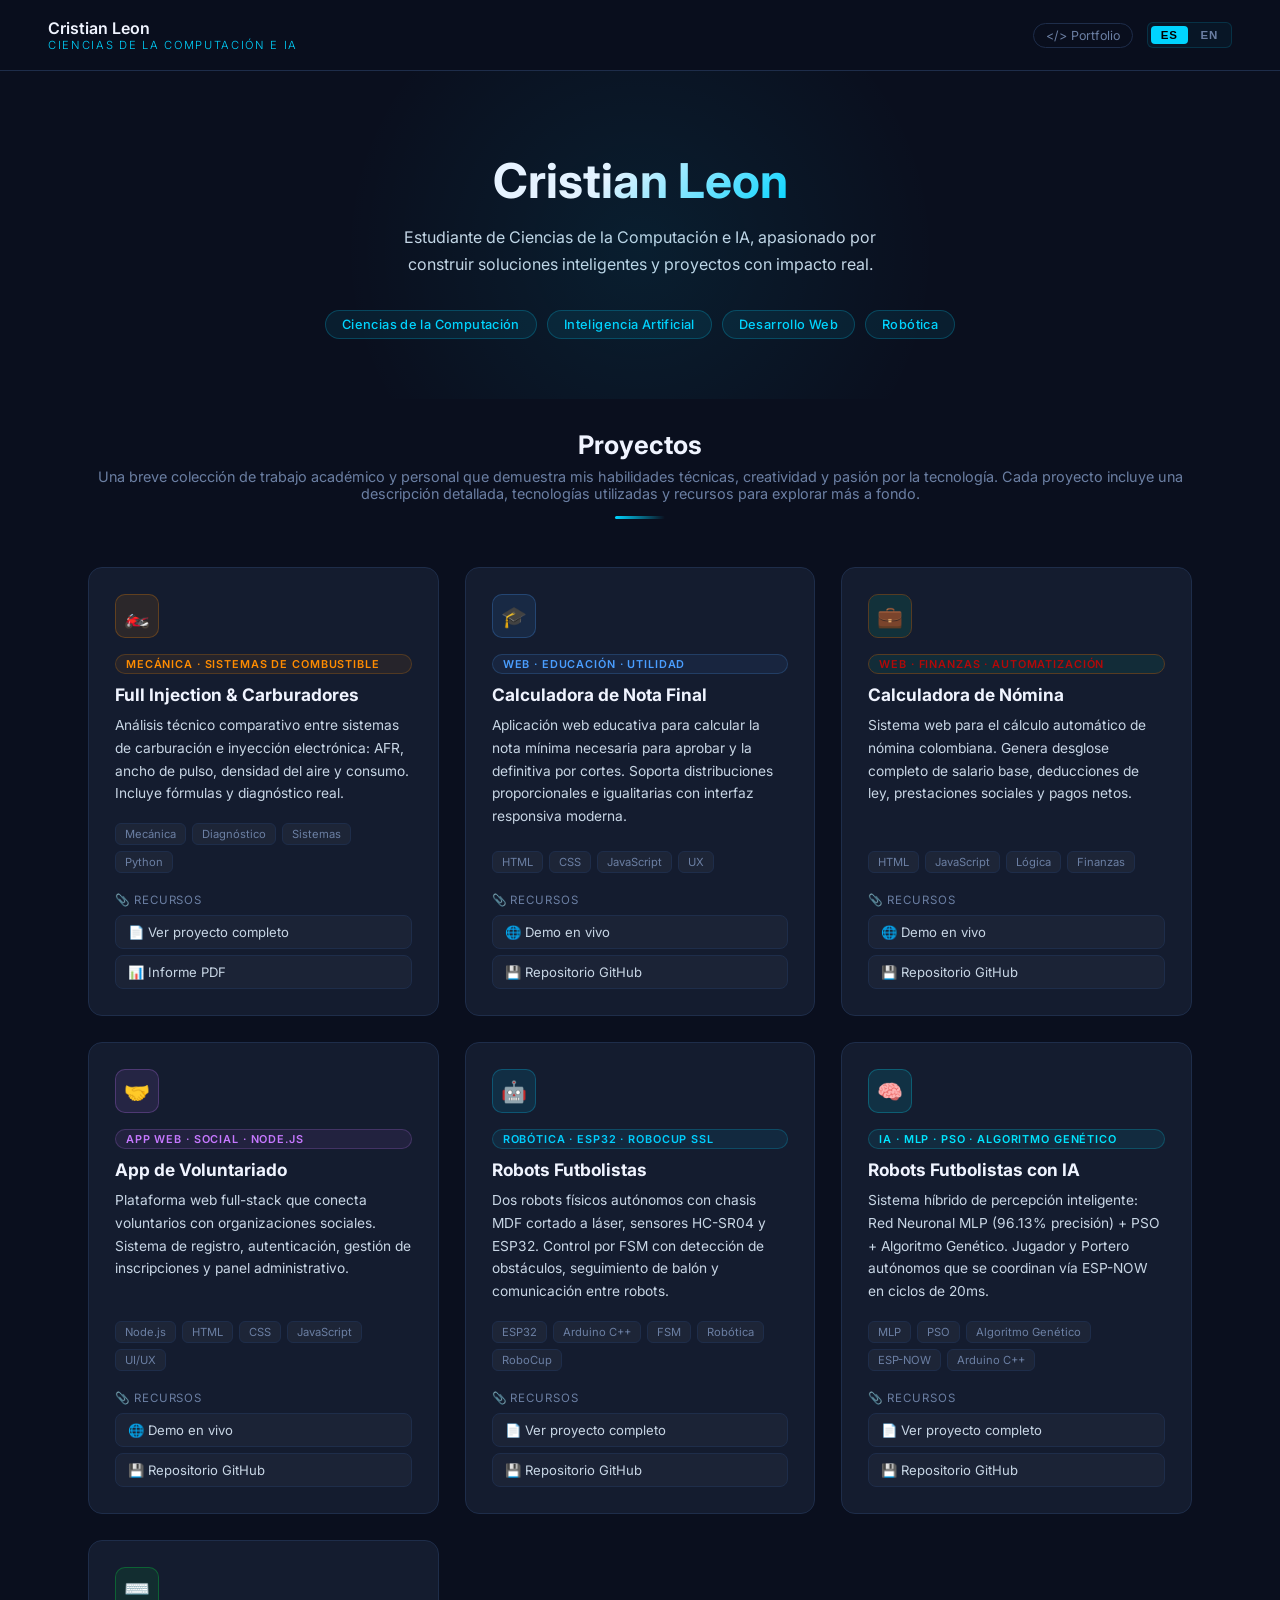
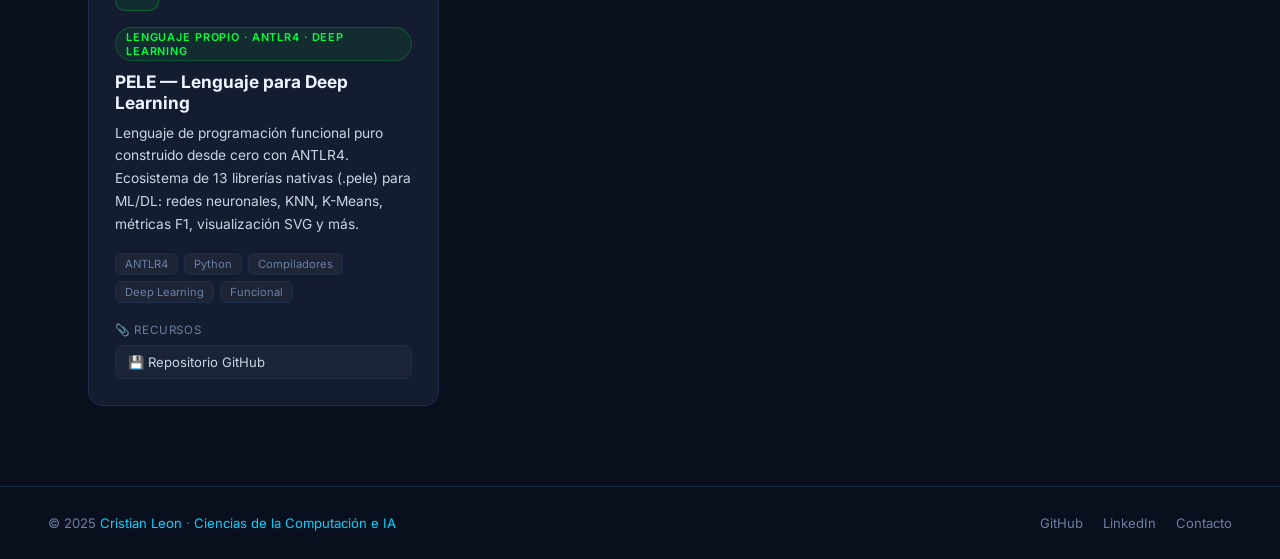
==== index.html @ f4739a10 "Portafolio casi finalizado" ====
<!DOCTYPE html>
<html lang="es">
<head>
  <meta charset="UTF-8" />
  <meta name="viewport" content="width=device-width, initial-scale=1.0"/>
  <title>Cristian Leon — Portafolio</title>
  <link href="https://fonts.googleapis.com/css2?family=Inter:wght@300;400;600;700&display=swap" rel="stylesheet"/>
  <link rel="stylesheet" href="styles.css"/>
</head>
<body>

  <header>
    <div class="logo-wrap">
      <div class="logo-text">
        Cristian Leon
        <span data-es="Ciencias de la Computación e IA" data-en="Computer Science & AI">Ciencias de la Computación e IA</span>
      </div>
    </div>
    <div class="header-right">
      <div class="header-tag">&lt;/&gt; Portfolio</div>
      <div class="lang-switch">
        <button class="lang-btn active" onclick="setLang('es')">ES</button>
        <button class="lang-btn"        onclick="setLang('en')">EN</button>
      </div>
    </div>
  </header>

  <section class="hero">
    <h1>Cristian Leon</h1>
    <p data-es="Estudiante de Ciencias de la Computación e IA, apasionado por construir soluciones inteligentes y proyectos con impacto real."
       data-en="Computer Science & AI student, passionate about building intelligent solutions and projects with real impact.">
      Estudiante de Ciencias de la Computación e IA, apasionado por construir soluciones inteligentes y proyectos con impacto real.
    </p>
    <div class="hero-badge">
      <span class="badge" data-es="Ciencias de la Computación" data-en="Computer Science">Ciencias de la Computación</span>
      <span class="badge" data-es="Inteligencia Artificial"    data-en="Artificial Intelligence">Inteligencia Artificial</span>
      <span class="badge" data-es="Desarrollo Web"             data-en="Web Development">Desarrollo Web</span>
      <span class="badge" data-es="Robótica"                   data-en="Robotics">Robótica</span>
    </div>
  </section>

  <section id="projects">
    <div class="section-title">
      <h2 data-es="Proyectos" data-en="Projects">Proyectos</h2>
      <p data-es="Una breve colección de trabajo académico y personal que demuestra mis habilidades técnicas, creatividad y pasión por la tecnología. Cada proyecto incluye una descripción detallada, tecnologías utilizadas y recursos para explorar más a fondo."
         data-en="A brief collection of academic and personal work that showcases my technical skills, creativity, and passion for technology. Each project includes a detailed description, the technologies used, and resources for further exploration.">
         Una breve colección de trabajo académico y personal que demuestra mis habilidades técnicas, creatividad y pasión por la tecnología. Cada proyecto incluye una descripción detallada, tecnologías utilizadas y recursos para explorar más a fondo.
      </p>
      <div class="divider"></div>
    </div>

    <div class="project-grid" id="project-grid">

      <!-- CARD 1 -->
      <div class="card card-moto" onclick="window.location.href='proyectos/NPproblems/NPproblems.html'">
        <div class="card-icon">🏍️</div>
        <div class="card-badge" data-es="Mecánica · Sistemas de combustible" data-en="Mechanics · Fuel Systems">Mecánica · Sistemas de combustible</div>
        <h3 data-es="Full Injection &amp; Carburadores" data-en="Full Injection &amp; Carburetors">Full Injection &amp; Carburadores</h3>
        <p data-es="Análisis técnico comparativo entre sistemas de carburación e inyección electrónica: AFR, ancho de pulso, densidad del aire y consumo. Incluye fórmulas y diagnóstico real."
           data-en="Comparative technical analysis between carburetion and electronic injection systems: AFR, pulse width, air density, and fuel consumption. Includes formulas and real-world diagnostics.">
          Análisis técnico comparativo entre sistemas de carburación e inyección electrónica: AFR, ancho de pulso, densidad del aire y consumo. Incluye fórmulas y diagnóstico real.
        </p>
        <div class="tags">
          <span class="tag" data-es="Mecánica"    data-en="Mechanics">Mecánica</span>
          <span class="tag" data-es="Diagnóstico" data-en="Diagnostics">Diagnóstico</span>
          <span class="tag">Sistemas</span>
          <span class="tag">Python</span>
        </div>
        <div class="files-label" data-es="📎 Recursos" data-en="📎 Resources">📎 Recursos</div>
        <div class="files-list">
          <a class="file-item" href="proyectos/NPproblems/NPproblems.html"
             data-es="📄 Ver proyecto completo" data-en="📄 View full project">📄 Ver proyecto completo</a>
          <a class="file-item" href="proyectos/NPproblems/CarboradoresvsFullInyection.pdf" target="_blank"
             data-es="📊 Informe PDF" data-en="📊 PDF Report">📊 Informe PDF</a>
        </div>
      </div>

      <!-- CARD 2 -->
      <div class="card card-academic" onclick="window.location.href='proyectos/NotaFinal/NotaFinal.html'">
        <div class="card-icon">🎓</div>
        <div class="card-badge" data-es="Web · Educación · Utilidad" data-en="Web · Education · Utility">Web · Educación · Utilidad</div>
        <h3 data-es="Calculadora de Nota Final" data-en="Final Grade Calculator">Calculadora de Nota Final</h3>
        <p data-es="Aplicación web educativa para calcular la nota mínima necesaria para aprobar y la definitiva por cortes. Soporta distribuciones proporcionales e igualitarias con interfaz responsiva moderna."
           data-en="Educational web app to calculate the minimum passing grade and the final grade per grading period. Supports proportional and equal distributions with a modern responsive interface.">
          Aplicación web educativa para calcular la nota mínima necesaria para aprobar y la definitiva por cortes. Soporta distribuciones proporcionales e igualitarias con interfaz responsiva moderna.
        </p>
        <div class="tags">
          <span class="tag">HTML</span>
          <span class="tag">CSS</span>
          <span class="tag">JavaScript</span>
          <span class="tag">UX</span>
        </div>
        <div class="files-label" data-es="📎 Recursos" data-en="📎 Resources">📎 Recursos</div>
        <div class="files-list">
          <a class="file-item" href="https://calcularnotafinal.vercel.app/" target="_blank"
             data-es="🌐 Demo en vivo" data-en="🌐 Live Demo">🌐 Demo en vivo</a>
          <a class="file-item" href="#"
             data-es="💾 Repositorio GitHub" data-en="💾 GitHub Repository">💾 Repositorio GitHub</a>
        </div>
      </div>

      <!-- CARD 3 -->
      <div class="card card-nomina" onclick="window.location.href='proyectos/Nomina/Nomina.html'">
        <div class="card-icon">💼</div>
        <div class="card-badge" data-es="Web · Finanzas · Automatización" data-en="Web · Finance · Automation">Web · Finanzas · Automatización</div>
        <h3 data-es="Calculadora de Nómina" data-en="Payroll Calculator">Calculadora de Nómina</h3>
        <p data-es="Sistema web para el cálculo automático de nómina colombiana. Genera desglose completo de salario base, deducciones de ley, prestaciones sociales y pagos netos."
           data-en="Web system for automatic Colombian payroll calculation. Generates a full breakdown of base salary, legal deductions, social benefits, and net payments.">
          Sistema web para el cálculo automático de nómina colombiana. Genera desglose completo de salario base, deducciones de ley, prestaciones sociales y pagos netos.
        </p>
        <div class="tags">
          <span class="tag">HTML</span>
          <span class="tag">JavaScript</span>
          <span class="tag" data-es="Lógica" data-en="Logic">Lógica</span>
          <span class="tag" data-es="Finanzas" data-en="Finance">Finanzas</span>
        </div>
        <div class="files-label" data-es="📎 Recursos" data-en="📎 Resources">📎 Recursos</div>
        <div class="files-list">
          <a class="file-item" href="#" data-es="🌐 Demo en vivo"       data-en="🌐 Live Demo">🌐 Demo en vivo</a>
          <a class="file-item" href="#" data-es="💾 Repositorio GitHub" data-en="💾 GitHub Repository">💾 Repositorio GitHub</a>
        </div>
      </div>

      <!-- CARD 4 -->
      <div class="card card-voluntariado" onclick="window.location.href='proyectos/Voluntareado/Voluntareado.html'">
        <div class="card-icon">🤝</div>
        <div class="card-badge" data-es="App Web · Social · Node.js" data-en="Web App · Social · Node.js">App Web · Social · Node.js</div>
        <h3 data-es="App de Voluntariado" data-en="Volunteering App">App de Voluntariado</h3>
        <p data-es="Plataforma web full-stack que conecta voluntarios con organizaciones sociales. Sistema de registro, autenticación, gestión de inscripciones y panel administrativo."
           data-en="Full-stack web platform connecting volunteers with social organizations. Includes registration, authentication, enrollment management, and an admin dashboard.">
          Plataforma web full-stack que conecta voluntarios con organizaciones sociales. Sistema de registro, autenticación, gestión de inscripciones y panel administrativo.
        </p>
        <div class="tags">
          <span class="tag">Node.js</span>
          <span class="tag">HTML</span>
          <span class="tag">CSS</span>
          <span class="tag">JavaScript</span>
          <span class="tag">UI/UX</span>
        </div>
        <div class="files-label" data-es="📎 Recursos" data-en="📎 Resources">📎 Recursos</div>
        <div class="files-list">
          <a class="file-item" href="#" data-es="🌐 Demo en vivo"       data-en="🌐 Live Demo">🌐 Demo en vivo</a>
          <a class="file-item" href="#" data-es="💾 Repositorio GitHub" data-en="💾 GitHub Repository">💾 Repositorio GitHub</a>
        </div>
      </div>

      <!-- CARD 5 -->
      <div class="card card-robot" onclick="window.location.href='proyectos/Robots/Robot.html'">
        <div class="card-icon">🤖</div>
        <div class="card-badge" data-es="Robótica · ESP32 · RoboCup SSL" data-en="Robotics · ESP32 · RoboCup SSL">Robótica · ESP32 · RoboCup SSL</div>
        <h3 data-es="Robots Futbolistas" data-en="Football Robots">Robots Futbolistas</h3>
        <p data-es="Dos robots físicos autónomos con chasis MDF cortado a láser, sensores HC-SR04 y ESP32. Control por FSM con detección de obstáculos, seguimiento de balón y comunicación entre robots."
           data-en="Two autonomous physical robots with laser-cut MDF chassis, HC-SR04 sensors, and ESP32. FSM-based control with obstacle detection, ball tracking, and inter-robot communication.">
          Dos robots físicos autónomos con chasis MDF cortado a láser, sensores HC-SR04 y ESP32. Control por FSM con detección de obstáculos, seguimiento de balón y comunicación entre robots.
        </p>
        <div class="tags">
          <span class="tag">ESP32</span>
          <span class="tag">Arduino C++</span>
          <span class="tag">FSM</span>
          <span class="tag" data-es="Robótica" data-en="Robotics">Robótica</span>
          <span class="tag">RoboCup</span>
        </div>
        <div class="files-label" data-es="📎 Recursos" data-en="📎 Resources">📎 Recursos</div>
        <div class="files-list">
          <a class="file-item" href="proyectos/Robots/Robot.html"
             data-es="📄 Ver proyecto completo" data-en="📄 View full project">📄 Ver proyecto completo</a>
          <a class="file-item" href="#" data-es="💾 Repositorio GitHub" data-en="💾 GitHub Repository">💾 Repositorio GitHub</a>
        </div>
      </div>

      <!-- CARD 6 -->
      <div class="card card-ia" onclick="window.location.href='proyectos/RobotsConIA/RobotsConIA.html'">
        <div class="card-icon">🧠</div>
        <div class="card-badge" data-es="IA · MLP · PSO · Algoritmo Genético" data-en="AI · MLP · PSO · Genetic Algorithm">IA · MLP · PSO · Algoritmo Genético</div>
        <h3 data-es="Robots Futbolistas con IA" data-en="Football Robots with AI">Robots Futbolistas con IA</h3>
        <p data-es="Sistema híbrido de percepción inteligente: Red Neuronal MLP (96.13% precisión) + PSO + Algoritmo Genético. Jugador y Portero autónomos que se coordinan vía ESP-NOW en ciclos de 20ms."
           data-en="Hybrid intelligent perception system: MLP Neural Network (96.13% accuracy) + PSO + Genetic Algorithm. Autonomous Player and Goalkeeper coordinating via ESP-NOW in 20ms cycles.">
          Sistema híbrido de percepción inteligente: Red Neuronal MLP (96.13% precisión) + PSO + Algoritmo Genético. Jugador y Portero autónomos que se coordinan vía ESP-NOW en ciclos de 20ms.
        </p>
        <div class="tags">
          <span class="tag">MLP</span>
          <span class="tag">PSO</span>
          <span class="tag" data-es="Algoritmo Genético" data-en="Genetic Algorithm">Algoritmo Genético</span>
          <span class="tag">ESP-NOW</span>
          <span class="tag">Arduino C++</span>
        </div>
        <div class="files-label" data-es="📎 Recursos" data-en="📎 Resources">📎 Recursos</div>
        <div class="files-list">
          <a class="file-item" href="proyectos/RobotsConIA/RobotsConIA.html"
             data-es="📄 Ver proyecto completo" data-en="📄 View full project">📄 Ver proyecto completo</a>
          <a class="file-item" href="#" data-es="💾 Repositorio GitHub" data-en="💾 GitHub Repository">💾 Repositorio GitHub</a>
        </div>
      </div>

      <!-- CARD 7 -->
      <div class="card card-pele" onclick="window.location.href='proyectos/LenProDeepLearning/Lenguaje.html'">
        <div class="card-icon">⌨️</div>
        <div class="card-badge" data-es="Lenguaje Propio · ANTLR4 · Deep Learning" data-en="Custom Language · ANTLR4 · Deep Learning">Lenguaje Propio · ANTLR4 · Deep Learning</div>
        <h3 data-es="PELE — Lenguaje para Deep Learning" data-en="PELE — Deep Learning Language">PELE — Lenguaje para Deep Learning</h3>
        <p data-es="Lenguaje de programación funcional puro construido desde cero con ANTLR4. Ecosistema de 13 librerías nativas (.pele) para ML/DL: redes neuronales, KNN, K-Means, métricas F1, visualización SVG y más."
           data-en="Pure functional programming language built from scratch with ANTLR4. Ecosystem of 13 native libraries (.pele) for ML/DL: neural networks, KNN, K-Means, F1 metrics, SVG visualization, and more.">
          Lenguaje de programación funcional puro construido desde cero con ANTLR4. Ecosistema de 13 librerías nativas (.pele) para ML/DL: redes neuronales, KNN, K-Means, métricas F1, visualización SVG y más.
        </p>
        <div class="tags">
          <span class="tag">ANTLR4</span>
          <span class="tag">Python</span>
          <span class="tag" data-es="Compiladores" data-en="Compilers">Compiladores</span>
          <span class="tag">Deep Learning</span>
          <span class="tag" data-es="Funcional" data-en="Functional">Funcional</span>
        </div>
        <div class="files-label" data-es="📎 Recursos" data-en="📎 Resources">📎 Recursos</div>
        <div class="files-list">
          <a class="file-item" href="https://github.com/Cristox1/PELE" target="_blank"
             data-es="💾 Repositorio GitHub" data-en="💾 GitHub Repository">💾 Repositorio GitHub</a>
        </div>
      </div>

    </div>
  </section>

  <footer>
    <p>&copy; 2025 <span>Cristian Leon</span> · <span data-es="Ciencias de la Computación e IA" data-en="Computer Science & AI">Ciencias de la Computación e IA</span></p>
    <div class="footer-links">
      <a href="#">GitHub</a>
      <a href="#">LinkedIn</a>
      <a href="#" data-es="Contacto" data-en="Contact">Contacto</a>
    </div>
  </footer>

  <script src="script.js"></script>
</body>
</html>
---- styles.css ----
*, *::before, *::after { box-sizing: border-box; margin: 0; padding: 0; }

:root {
  --navy:   #0a0f1e;
  --card:   #141c2f;
  --border: #1e2d4a;
  --cyan:   #00d4ff;
  --cyan2:  #0099cc;
  --silver: #c8d6e5;
  --white:  #f0f4ff;
  --muted:  #6b7fa3;
}

html { scroll-behavior: smooth; }

body {
  font-family: 'Inter', sans-serif;
  background: var(--navy);
  color: var(--white);
  min-height: 100vh;
}

/* HEADER */
header {
  display: flex;
  align-items: center;
  justify-content: space-between;
  padding: 18px 48px;
  position: sticky;
  top: 0;
  z-index: 100;
  background: rgba(10,15,30,0.85);
  backdrop-filter: blur(12px);
  border-bottom: 1px solid var(--border);
}

.logo-wrap { display: flex; align-items: center; gap: 12px; }
.logo-wrap img { height: 44px; width: auto; }

.logo-text { font-size: 1rem; font-weight: 600; color: var(--white); }
.logo-text span {
  display: block;
  font-size: 0.7rem;
  font-weight: 300;
  color: var(--cyan);
  letter-spacing: 0.15em;
  text-transform: uppercase;
}

.header-tag {
  font-size: 0.78rem;
  color: var(--muted);
  border: 1px solid var(--border);
  padding: 4px 12px;
  border-radius: 20px;
}

/* HERO */
.hero {
  display: flex;
  flex-direction: column;
  align-items: center;
  padding: 80px 24px 60px;
  text-align: center;
  position: relative;
  overflow: hidden;
}

.hero::before {
  content: '';
  position: absolute;
  top: -120px; left: 50%;
  transform: translateX(-50%);
  width: 600px; height: 600px;
  background: radial-gradient(circle, rgba(0,212,255,0.08) 0%, transparent 70%);
  pointer-events: none;
}

.hero-logo {
  width: 120px;
  margin-bottom: 26px;
  filter: drop-shadow(0 0 18px rgba(0,212,255,0.35));
}

.hero h1 {
  font-size: clamp(2rem, 5vw, 3rem);
  font-weight: 700;
  background: linear-gradient(135deg, var(--white) 40%, var(--cyan));
  -webkit-background-clip: text;
  -webkit-text-fill-color: transparent;
  background-clip: text;
  margin-bottom: 14px;
}

.hero p {
  font-size: 1rem;
  color: var(--silver);
  max-width: 480px;
  line-height: 1.7;
  margin-bottom: 32px;
}

/* HERO BADGES — reemplaza el bloque .hero-badge antiguo */
.hero-badge {
  display: flex;
  flex-wrap: wrap;
  justify-content: center;
  gap: 10px;
  background: none;
  border: none;
  padding: 0;
}
.badge {
  background: rgba(0,212,255,0.08);
  border: 1px solid rgba(0,212,255,0.22);
  color: var(--cyan);
  padding: 6px 16px;
  border-radius: 20px;
  font-size: 0.8rem;
  font-weight: 500;
  letter-spacing: 0.03em;
  transition: background 0.2s, border-color 0.2s;
}
.badge:hover {
  background: rgba(0,212,255,0.14);
  border-color: rgba(0,212,255,0.4);
}

.dot {
  width: 7px; height: 7px;
  background: var(--cyan);
  border-radius: 50%;
  animation: pulse 1.8s infinite;
}

@keyframes pulse {
  0%,100% { opacity: 1; transform: scale(1); }
  50%      { opacity: 0.4; transform: scale(1.4); }
}

/* SECTION TITLE */
.section-title { text-align: center; margin-bottom: 48px; }
.section-title h2 { font-size: 1.6rem; font-weight: 700; margin-bottom: 8px; }
.section-title p { color: var(--muted); font-size: 0.9rem; }

.divider {
  width: 50px; height: 3px;
  background: linear-gradient(90deg, var(--cyan), transparent);
  margin: 14px auto 0;
  border-radius: 2px;
}

/* PROJECTS */
#projects {
  padding: 30px 48px 80px;
  max-width: 1200px;
  margin: 0 auto;
}

.project-grid {
  display: grid;
  grid-template-columns: repeat(auto-fit, minmax(300px, 1fr));
  gap: 26px;
}

/* CARD BASE */
.card {
  background: var(--card);
  border: 1px solid var(--border);
  border-radius: 14px;
  padding: 26px;
  transition: transform 0.25s, box-shadow 0.25s, border-color 0.25s;
  position: relative;
  overflow: hidden;
  display: flex;
  flex-direction: column;
  cursor: pointer;
}

.card::before {
  content: '';
  position: absolute;
  top: 0; left: 0; right: 0;
  height: 2px;
  opacity: 0;
  transition: opacity 0.3s;
}

.card:hover { transform: translateY(-5px); }
.card:hover::before { opacity: 1; }

.card-icon {
  width: 44px; height: 44px;
  border-radius: 10px;
  display: flex; align-items: center; justify-content: center;
  font-size: 1.3rem;
  margin-bottom: 16px;
  border: 1px solid rgba(255,255,255,0.08);
  background: rgba(255,255,255,0.05);
}

.card-badge {
  display: inline-block;
  font-size: 0.68rem;
  font-weight: 600;
  letter-spacing: 0.08em;
  text-transform: uppercase;
  border-radius: 20px;
  padding: 2px 10px;
  margin-bottom: 10px;
  color: var(--cyan);
  background: rgba(0,212,255,0.08);
  border: 1px solid rgba(0,212,255,0.2);
}

.card h3 { font-size: 1.08rem; font-weight: 700; margin-bottom: 9px; }
.card p  { font-size: 0.86rem; color: var(--silver); line-height: 1.65; margin-bottom: 18px; flex-grow: 1; }

/* TAGS */
.tags { display: flex; flex-wrap: wrap; gap: 6px; margin-bottom: 20px; }
.tag {
  font-size: 0.7rem;
  color: var(--muted);
  background: rgba(255,255,255,0.04);
  border: 1px solid var(--border);
  border-radius: 6px;
  padding: 3px 9px;
}

/* FILES */
.files-label {
  font-size: 0.72rem;
  color: var(--muted);
  text-transform: uppercase;
  letter-spacing: 0.08em;
  margin-bottom: 8px;
}

.files-list { display: flex; flex-direction: column; gap: 6px; }

.file-item {
  display: flex;
  align-items: center;
  gap: 10px;
  background: rgba(255,255,255,0.03);
  border: 1px solid var(--border);
  border-radius: 8px;
  padding: 8px 12px;
  text-decoration: none;
  color: var(--silver);
  font-size: 0.82rem;
  transition: background 0.2s, border-color 0.2s, color 0.2s;
}

/* FOOTER */
footer {
  border-top: 1px solid var(--border);
  padding: 28px 48px;
  display: flex;
  align-items: center;
  justify-content: space-between;
  flex-wrap: wrap;
  gap: 12px;
}

footer p { font-size: 0.82rem; color: var(--muted); }
footer p span { color: var(--cyan); }

.footer-links { display: flex; gap: 20px; }
.footer-links a { font-size: 0.82rem; color: var(--muted); text-decoration: none; transition: color 0.2s; }
.footer-links a:hover { color: var(--cyan); }

/* RESPONSIVE */
@media (max-width: 640px) {
  header    { padding: 14px 20px; }
  #projects { padding: 20px 20px 60px; }
  footer    { padding: 20px; flex-direction: column; align-items: flex-start; }
}

/* ══════════════════════════════════════════
   ACENTOS POR PROYECTO
══════════════════════════════════════════ */

/* 1 — Moto / Carburadores → naranja industrial */
.card-moto::before { background: linear-gradient(90deg, #ff8c00, #cc5500, transparent); }
.card-moto:hover   { box-shadow: 0 16px 40px rgba(255,140,0,0.12); border-color: rgba(255,140,0,0.3); }
.card-moto .card-icon { background: rgba(255,140,0,0.1); border-color: rgba(255,140,0,0.25); }
.card-moto .card-badge { color: #ff8c00; background: rgba(255,140,0,0.08); border-color: rgba(255,140,0,0.2); }
.card-moto .file-item:hover { background: rgba(255,140,0,0.06); border-color: rgba(255,140,0,0.25); color: #ff8c00; }

/* 2 — Académico / Nota Final → azul índigo */
.card-academic::before { background: linear-gradient(90deg, #4a9eff, #1565c0, transparent); }
.card-academic:hover   { box-shadow: 0 16px 40px rgba(74,158,255,0.12); border-color: rgba(74,158,255,0.3); }
.card-academic .card-icon { background: rgba(74,158,255,0.1); border-color: rgba(74,158,255,0.25); }
.card-academic .card-badge { color: #4a9eff; background: rgba(74,158,255,0.08); border-color: rgba(74,158,255,0.2); }
.card-academic .file-item:hover { background: rgba(74,158,255,0.06); border-color: rgba(74,158,255,0.25); color: #4a9eff; }

/* 3 — Nómina → verde tecnológico */
.card-nomina::before { background: linear-gradient(90deg, #3d2b1f, #3d2b1f, transparent); }
.card-nomina:hover   { box-shadow: 0 16px 40px rgba(0,229,160,0.12); border-color: rgb(86, 60, 34); }
.card-nomina .card-icon { background: rgba(0,229,160,0.1); border-color: rgb(86, 60, 34); }
.card-nomina .card-badge { color: #b20909; background: rgba(0,229,160,0.08); border-color: rgb(86, 60, 34); }
.card-nomina .file-item:hover { background: rgba(0,229,160,0.06); border-color: rgb(86, 60, 34); color: #3d2b1f; }

/* 4 — Voluntariado → púrpura social */
.card-voluntariado::before { background: linear-gradient(90deg, #c678ff, #6a0dad, transparent); }
.card-voluntariado:hover   { box-shadow: 0 16px 40px rgba(198,120,255,0.12); border-color: rgba(198,120,255,0.3); }
.card-voluntariado .card-icon { background: rgba(198,120,255,0.1); border-color: rgba(198,120,255,0.25); }
.card-voluntariado .card-badge { color: #c678ff; background: rgba(198,120,255,0.08); border-color: rgba(198,120,255,0.2); }
.card-voluntariado .file-item:hover { background: rgba(198,120,255,0.06); border-color: rgba(198,120,255,0.25); color: #c678ff; }

/* 5 — Robots sin IA → azul robótico */
.card-robot::before { background: linear-gradient(90deg, #00cfff, #006688, transparent); }
.card-robot:hover   { box-shadow: 0 16px 40px rgba(0,207,255,0.12); border-color: rgba(0,207,255,0.3); }
.card-robot .card-icon { background: rgba(0,207,255,0.1); border-color: rgba(0,207,255,0.25); }
.card-robot .card-badge { color: #00cfff; background: rgba(0,207,255,0.08); border-color: rgba(0,207,255,0.2); }
.card-robot .file-item:hover { background: rgba(0,207,255,0.06); border-color: rgba(0,207,255,0.25); color: #00cfff; }

/* 6 — Robots con IA → cyan + purple (igual que su página) */
.card-ia::before { background: linear-gradient(90deg, #00e5ff, #c678ff, transparent); }
.card-ia:hover   { box-shadow: 0 16px 40px rgba(0,229,255,0.12); border-color: rgba(0,229,255,0.3); }
.card-ia .card-icon { background: rgba(0,229,255,0.1); border-color: rgba(0,229,255,0.25); }
.card-ia .card-badge { color: #00e5ff; background: rgba(0,229,255,0.08); border-color: rgba(0,229,255,0.2); }
.card-ia .file-item:hover { background: rgba(0,229,255,0.06); border-color: rgba(0,229,255,0.25); color: #00e5ff; }

/* 7 — PELE → verde matrix/terminal */
.card-pele::before { background: linear-gradient(90deg, #00ff41, #008f11, transparent); }
.card-pele:hover   { box-shadow: 0 16px 40px rgba(0,255,65,0.1); border-color: rgba(0,255,65,0.3); }
.card-pele .card-icon { background: rgba(0,255,65,0.08); border-color: rgba(0,255,65,0.25); }
.card-pele .card-badge { color: #00ff41; background: rgba(0,255,65,0.07); border-color: rgba(0,255,65,0.2); }
.card-pele .file-item:hover { background: rgba(0,255,65,0.05); border-color: rgba(0,255,65,0.25); color: #00ff41; }

/* LANG SWITCH */
.header-right { display: flex; align-items: center; gap: 14px; }

.lang-switch {
  display: flex; gap: 3px;
  background: rgba(0,212,255,0.04);
  border: 1px solid rgba(0,212,255,0.15);
  border-radius: 6px;
  padding: 3px;
}
.lang-btn {
  background: transparent;
  border: none;
  color: var(--muted);
  font-size: 0.72rem;
  font-weight: 700;
  padding: 3px 10px;
  border-radius: 4px;
  cursor: pointer;
  letter-spacing: 0.06em;
  transition: all 0.2s;
}
.lang-btn.active { background: var(--cyan); color: #000; }
.lang-btn:hover:not(.active) { color: var(--cyan); }

/* HERO BADGES */
.hero-badge {
  display: flex;
  flex-wrap: wrap;
  justify-content: center;
  gap: 10px;
}
.badge {
  background: rgba(0,212,255,0.08);
  border: 1px solid rgba(0,212,255,0.22);
  color: var(--cyan);
  padding: 6px 16px;
  border-radius: 20px;
  font-size: 0.8rem;
  font-weight: 500;
  letter-spacing: 0.03em;
  transition: background 0.2s, border-color 0.2s;
}
.badge:hover {
  background: rgba(0,212,255,0.14);
  border-color: rgba(0,212,255,0.4);
}
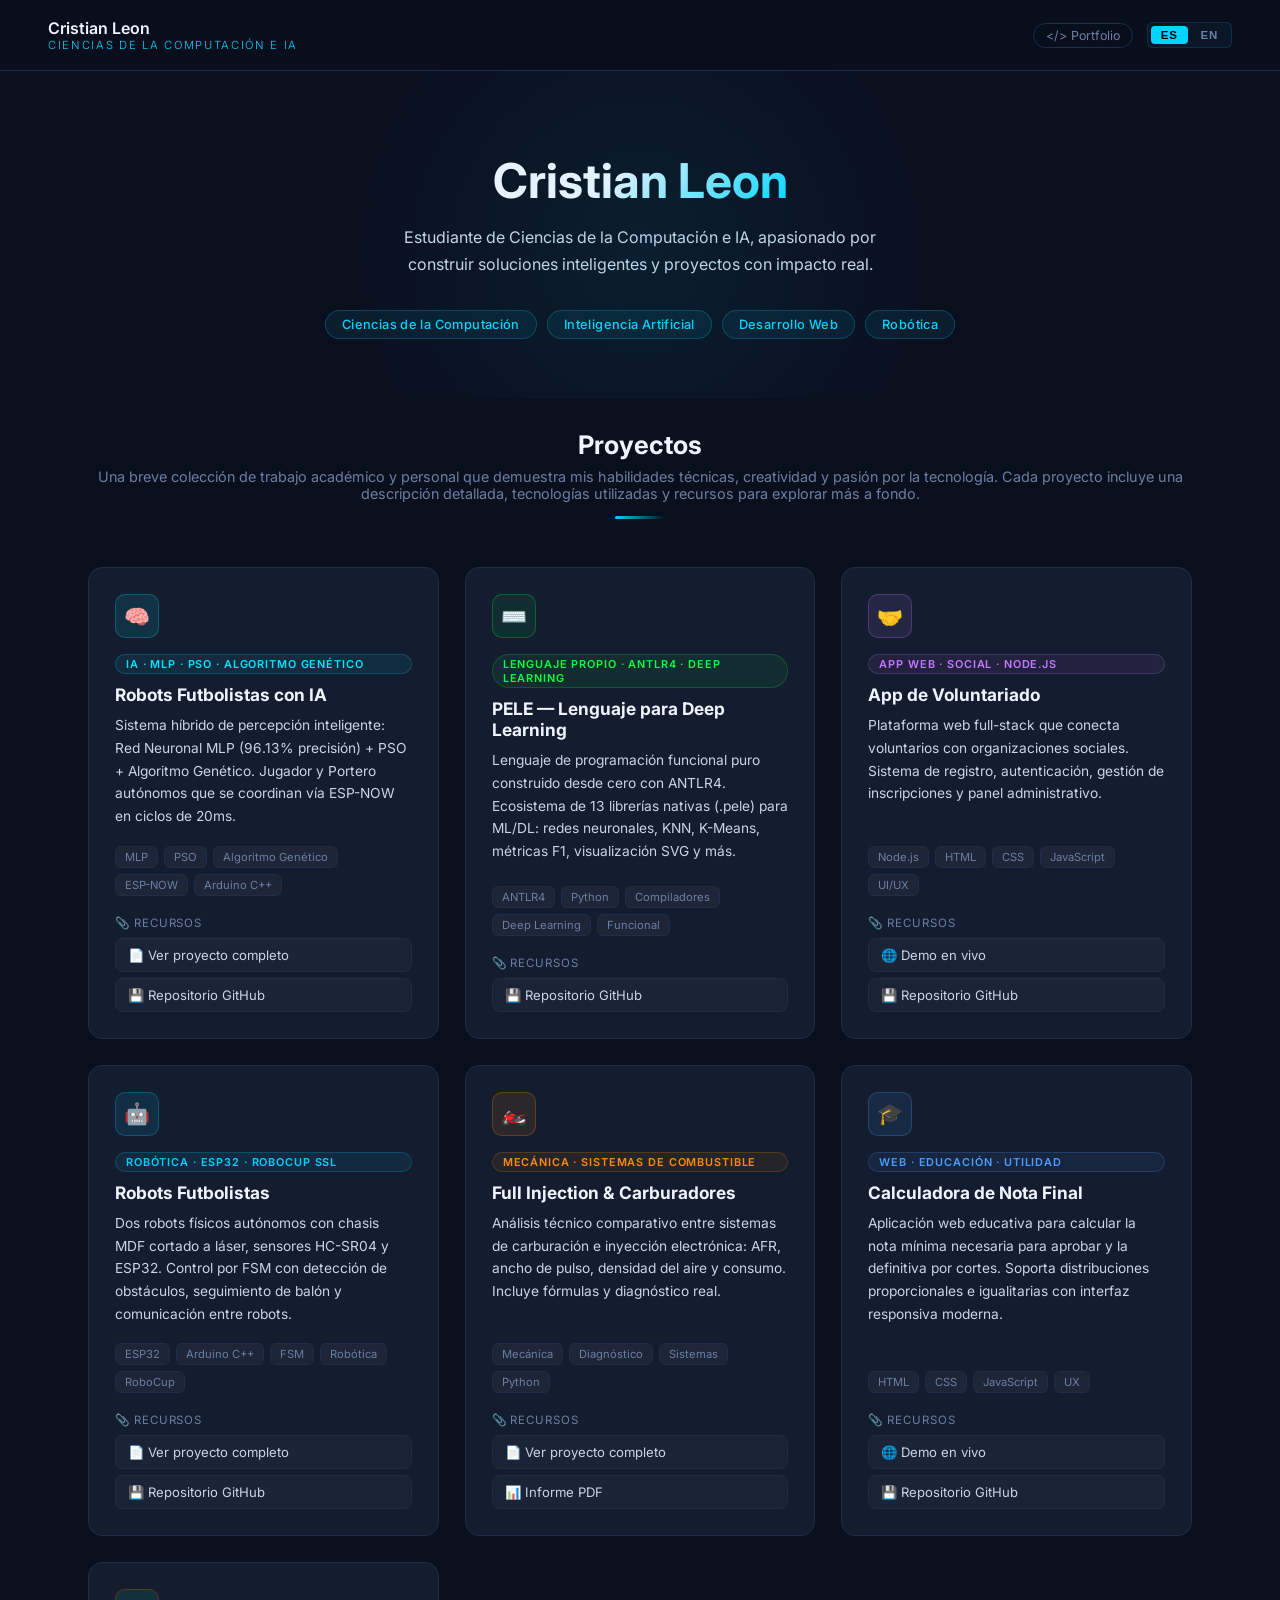
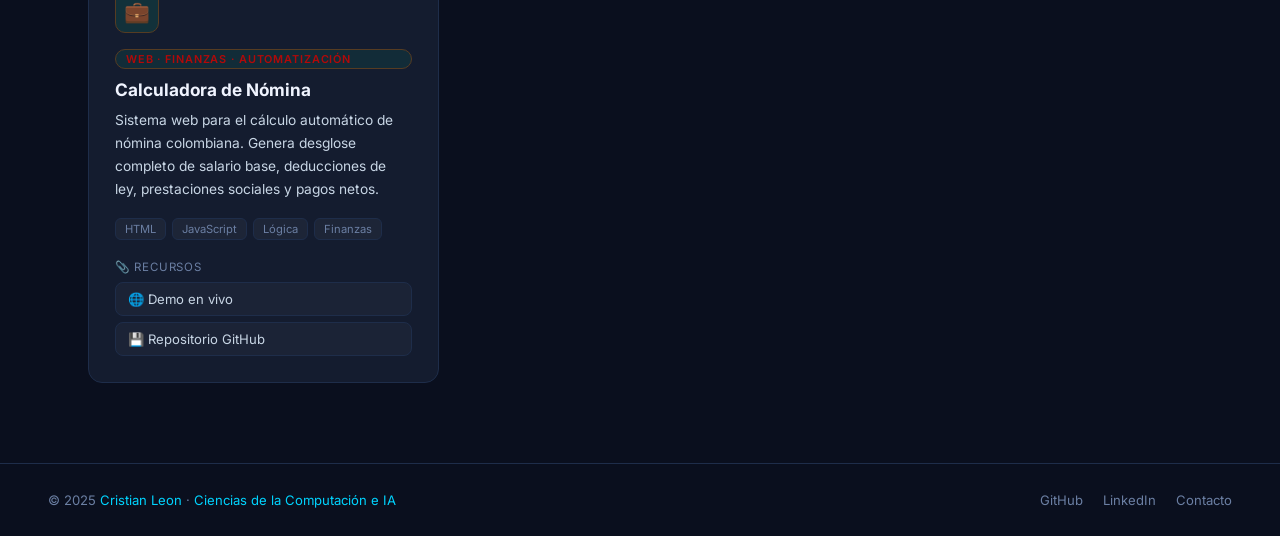
==== commit 1809c7cb: "proyecto de PELE actualisacion" ====
--- a/index.html
+++ b/index.html
@@ -1,26 +1,29 @@
 <!DOCTYPE html>
 <html lang="es">
+
 <head>
   <meta charset="UTF-8" />
-  <meta name="viewport" content="width=device-width, initial-scale=1.0"/>
+  <meta name="viewport" content="width=device-width, initial-scale=1.0" />
   <title>Cristian Leon — Portafolio</title>
-  <link href="https://fonts.googleapis.com/css2?family=Inter:wght@300;400;600;700&display=swap" rel="stylesheet"/>
-  <link rel="stylesheet" href="styles.css"/>
+  <link href="https://fonts.googleapis.com/css2?family=Inter:wght@300;400;600;700&display=swap" rel="stylesheet" />
+  <link rel="stylesheet" href="styles.css" />
 </head>
+
 <body>
 
   <header>
     <div class="logo-wrap">
       <div class="logo-text">
         Cristian Leon
-        <span data-es="Ciencias de la Computación e IA" data-en="Computer Science & AI">Ciencias de la Computación e IA</span>
+        <span data-es="Ciencias de la Computación e IA" data-en="Computer Science & AI">Ciencias de la Computación e
+          IA</span>
       </div>
     </div>
     <div class="header-right">
       <div class="header-tag">&lt;/&gt; Portfolio</div>
       <div class="lang-switch">
         <button class="lang-btn active" onclick="setLang('es')">ES</button>
-        <button class="lang-btn"        onclick="setLang('en')">EN</button>
+        <button class="lang-btn" onclick="setLang('en')">EN</button>
       </div>
     </div>
   </header>
@@ -28,14 +31,17 @@
   <section class="hero">
     <h1>Cristian Leon</h1>
     <p data-es="Estudiante de Ciencias de la Computación e IA, apasionado por construir soluciones inteligentes y proyectos con impacto real."
-       data-en="Computer Science & AI student, passionate about building intelligent solutions and projects with real impact.">
-      Estudiante de Ciencias de la Computación e IA, apasionado por construir soluciones inteligentes y proyectos con impacto real.
+      data-en="Computer Science & AI student, passionate about building intelligent solutions and projects with real impact.">
+      Estudiante de Ciencias de la Computación e IA, apasionado por construir soluciones inteligentes y proyectos con
+      impacto real.
     </p>
     <div class="hero-badge">
-      <span class="badge" data-es="Ciencias de la Computación" data-en="Computer Science">Ciencias de la Computación</span>
-      <span class="badge" data-es="Inteligencia Artificial"    data-en="Artificial Intelligence">Inteligencia Artificial</span>
-      <span class="badge" data-es="Desarrollo Web"             data-en="Web Development">Desarrollo Web</span>
-      <span class="badge" data-es="Robótica"                   data-en="Robotics">Robótica</span>
+      <span class="badge" data-es="Ciencias de la Computación" data-en="Computer Science">Ciencias de la
+        Computación</span>
+      <span class="badge" data-es="Inteligencia Artificial" data-en="Artificial Intelligence">Inteligencia
+        Artificial</span>
+      <span class="badge" data-es="Desarrollo Web" data-en="Web Development">Desarrollo Web</span>
+      <span class="badge" data-es="Robótica" data-en="Robotics">Robótica</span>
     </div>
   </section>
 
@@ -43,8 +49,10 @@
     <div class="section-title">
       <h2 data-es="Proyectos" data-en="Projects">Proyectos</h2>
       <p data-es="Una breve colección de trabajo académico y personal que demuestra mis habilidades técnicas, creatividad y pasión por la tecnología. Cada proyecto incluye una descripción detallada, tecnologías utilizadas y recursos para explorar más a fondo."
-         data-en="A brief collection of academic and personal work that showcases my technical skills, creativity, and passion for technology. Each project includes a detailed description, the technologies used, and resources for further exploration.">
-         Una breve colección de trabajo académico y personal que demuestra mis habilidades técnicas, creatividad y pasión por la tecnología. Cada proyecto incluye una descripción detallada, tecnologías utilizadas y recursos para explorar más a fondo.
+        data-en="A brief collection of academic and personal work that showcases my technical skills, creativity, and passion for technology. Each project includes a detailed description, the technologies used, and resources for further exploration.">
+        Una breve colección de trabajo académico y personal que demuestra mis habilidades técnicas, creatividad y pasión
+        por la tecnología. Cada proyecto incluye una descripción detallada, tecnologías utilizadas y recursos para
+        explorar más a fondo.
       </p>
       <div class="divider"></div>
     </div>
@@ -52,83 +60,68 @@
     <div class="project-grid" id="project-grid">
 
       <!-- CARD 1 -->
-      <div class="card card-moto" onclick="window.location.href='proyectos/NPproblems/NPproblems.html'">
-        <div class="card-icon">🏍️</div>
-        <div class="card-badge" data-es="Mecánica · Sistemas de combustible" data-en="Mechanics · Fuel Systems">Mecánica · Sistemas de combustible</div>
-        <h3 data-es="Full Injection &amp; Carburadores" data-en="Full Injection &amp; Carburetors">Full Injection &amp; Carburadores</h3>
-        <p data-es="Análisis técnico comparativo entre sistemas de carburación e inyección electrónica: AFR, ancho de pulso, densidad del aire y consumo. Incluye fórmulas y diagnóstico real."
-           data-en="Comparative technical analysis between carburetion and electronic injection systems: AFR, pulse width, air density, and fuel consumption. Includes formulas and real-world diagnostics.">
-          Análisis técnico comparativo entre sistemas de carburación e inyección electrónica: AFR, ancho de pulso, densidad del aire y consumo. Incluye fórmulas y diagnóstico real.
-        </p>
-        <div class="tags">
-          <span class="tag" data-es="Mecánica"    data-en="Mechanics">Mecánica</span>
-          <span class="tag" data-es="Diagnóstico" data-en="Diagnostics">Diagnóstico</span>
-          <span class="tag">Sistemas</span>
+      <div class="card card-ia" onclick="window.location.href='proyectos/RobotsConIA/RobotsConIA.html'">
+        <div class="card-icon">🧠</div>
+        <div class="card-badge" data-es="IA · MLP · PSO · Algoritmo Genético"
+          data-en="AI · MLP · PSO · Genetic Algorithm">IA · MLP · PSO · Algoritmo Genético</div>
+        <h3 data-es="Robots Futbolistas con IA" data-en="Football Robots with AI">Robots Futbolistas con IA</h3>
+        <p data-es="Sistema híbrido de percepción inteligente: Red Neuronal MLP (96.13% precisión) + PSO + Algoritmo Genético. Jugador y Portero autónomos que se coordinan vía ESP-NOW en ciclos de 20ms."
+          data-en="Hybrid intelligent perception system: MLP Neural Network (96.13% accuracy) + PSO + Genetic Algorithm. Autonomous Player and Goalkeeper coordinating via ESP-NOW in 20ms cycles.">
+          Sistema híbrido de percepción inteligente: Red Neuronal MLP (96.13% precisión) + PSO + Algoritmo Genético.
+          Jugador y Portero autónomos que se coordinan vía ESP-NOW en ciclos de 20ms.
+        </p>
+        <div class="tags">
+          <span class="tag">MLP</span>
+          <span class="tag">PSO</span>
+          <span class="tag" data-es="Algoritmo Genético" data-en="Genetic Algorithm">Algoritmo Genético</span>
+          <span class="tag">ESP-NOW</span>
+          <span class="tag">Arduino C++</span>
+        </div>
+        <div class="files-label" data-es="📎 Recursos" data-en="📎 Resources">📎 Recursos</div>
+        <div class="files-list">
+          <a class="file-item" href="proyectos/RobotsConIA/RobotsConIA.html" data-es="📄 Ver proyecto completo"
+            data-en="📄 View full project">📄 Ver proyecto completo</a>
+          <a class="file-item" href="https://github.com/TesterLucy/RobotsConIA.git" data-es="💾 Repositorio GitHub"
+            data-en="💾 GitHub Repository">💾 Repositorio GitHub</a>
+        </div>
+      </div>
+
+      <!-- CARD 2 -->
+      <div class="card card-pele" onclick="window.location.href='proyectos/LenProDeepLearning/Lenguaje.html'">
+        <div class="card-icon">⌨️</div>
+        <div class="card-badge" data-es="Lenguaje Propio · ANTLR4 · Deep Learning"
+          data-en="Custom Language · ANTLR4 · Deep Learning">Lenguaje Propio · ANTLR4 · Deep Learning</div>
+        <h3 data-es="PELE — Lenguaje para Deep Learning" data-en="PELE — Deep Learning Language">PELE — Lenguaje para
+          Deep Learning</h3>
+        <p data-es="Lenguaje de programación funcional puro construido desde cero con ANTLR4. Ecosistema de 13 librerías nativas (.pele) para ML/DL: redes neuronales, KNN, K-Means, métricas F1, visualización SVG y más."
+          data-en="Pure functional programming language built from scratch with ANTLR4. Ecosystem of 13 native libraries (.pele) for ML/DL: neural networks, KNN, K-Means, F1 metrics, SVG visualization, and more.">
+          Lenguaje de programación funcional puro construido desde cero con ANTLR4. Ecosistema de 13 librerías nativas
+          (.pele) para ML/DL: redes neuronales, KNN, K-Means, métricas F1, visualización SVG y más.
+        </p>
+        <div class="tags">
+          <span class="tag">ANTLR4</span>
           <span class="tag">Python</span>
-        </div>
-        <div class="files-label" data-es="📎 Recursos" data-en="📎 Resources">📎 Recursos</div>
-        <div class="files-list">
-          <a class="file-item" href="proyectos/NPproblems/NPproblems.html"
-             data-es="📄 Ver proyecto completo" data-en="📄 View full project">📄 Ver proyecto completo</a>
-          <a class="file-item" href="proyectos/NPproblems/CarboradoresvsFullInyection.pdf" target="_blank"
-             data-es="📊 Informe PDF" data-en="📊 PDF Report">📊 Informe PDF</a>
-        </div>
-      </div>
-
-      <!-- CARD 2 -->
-      <div class="card card-academic" onclick="window.location.href='proyectos/NotaFinal/NotaFinal.html'">
-        <div class="card-icon">🎓</div>
-        <div class="card-badge" data-es="Web · Educación · Utilidad" data-en="Web · Education · Utility">Web · Educación · Utilidad</div>
-        <h3 data-es="Calculadora de Nota Final" data-en="Final Grade Calculator">Calculadora de Nota Final</h3>
-        <p data-es="Aplicación web educativa para calcular la nota mínima necesaria para aprobar y la definitiva por cortes. Soporta distribuciones proporcionales e igualitarias con interfaz responsiva moderna."
-           data-en="Educational web app to calculate the minimum passing grade and the final grade per grading period. Supports proportional and equal distributions with a modern responsive interface.">
-          Aplicación web educativa para calcular la nota mínima necesaria para aprobar y la definitiva por cortes. Soporta distribuciones proporcionales e igualitarias con interfaz responsiva moderna.
-        </p>
-        <div class="tags">
-          <span class="tag">HTML</span>
-          <span class="tag">CSS</span>
-          <span class="tag">JavaScript</span>
-          <span class="tag">UX</span>
-        </div>
-        <div class="files-label" data-es="📎 Recursos" data-en="📎 Resources">📎 Recursos</div>
-        <div class="files-list">
-          <a class="file-item" href="https://calcularnotafinal.vercel.app/" target="_blank"
-             data-es="🌐 Demo en vivo" data-en="🌐 Live Demo">🌐 Demo en vivo</a>
-          <a class="file-item" href="#"
-             data-es="💾 Repositorio GitHub" data-en="💾 GitHub Repository">💾 Repositorio GitHub</a>
+          <span class="tag" data-es="Compiladores" data-en="Compilers">Compiladores</span>
+          <span class="tag">Deep Learning</span>
+          <span class="tag" data-es="Funcional" data-en="Functional">Funcional</span>
+        </div>
+        <div class="files-label" data-es="📎 Recursos" data-en="📎 Resources">📎 Recursos</div>
+        <div class="files-list">
+          <a class="file-item" href="https://github.com/TesterLucy/PELE.git" target="_blank"
+            data-es="💾 Repositorio GitHub" data-en="💾 GitHub Repository">💾 Repositorio GitHub</a>
         </div>
       </div>
 
       <!-- CARD 3 -->
-      <div class="card card-nomina" onclick="window.location.href='proyectos/Nomina/Nomina.html'">
-        <div class="card-icon">💼</div>
-        <div class="card-badge" data-es="Web · Finanzas · Automatización" data-en="Web · Finance · Automation">Web · Finanzas · Automatización</div>
-        <h3 data-es="Calculadora de Nómina" data-en="Payroll Calculator">Calculadora de Nómina</h3>
-        <p data-es="Sistema web para el cálculo automático de nómina colombiana. Genera desglose completo de salario base, deducciones de ley, prestaciones sociales y pagos netos."
-           data-en="Web system for automatic Colombian payroll calculation. Generates a full breakdown of base salary, legal deductions, social benefits, and net payments.">
-          Sistema web para el cálculo automático de nómina colombiana. Genera desglose completo de salario base, deducciones de ley, prestaciones sociales y pagos netos.
-        </p>
-        <div class="tags">
-          <span class="tag">HTML</span>
-          <span class="tag">JavaScript</span>
-          <span class="tag" data-es="Lógica" data-en="Logic">Lógica</span>
-          <span class="tag" data-es="Finanzas" data-en="Finance">Finanzas</span>
-        </div>
-        <div class="files-label" data-es="📎 Recursos" data-en="📎 Resources">📎 Recursos</div>
-        <div class="files-list">
-          <a class="file-item" href="#" data-es="🌐 Demo en vivo"       data-en="🌐 Live Demo">🌐 Demo en vivo</a>
-          <a class="file-item" href="#" data-es="💾 Repositorio GitHub" data-en="💾 GitHub Repository">💾 Repositorio GitHub</a>
-        </div>
-      </div>
-
-      <!-- CARD 4 -->
       <div class="card card-voluntariado" onclick="window.location.href='proyectos/Voluntareado/Voluntareado.html'">
         <div class="card-icon">🤝</div>
-        <div class="card-badge" data-es="App Web · Social · Node.js" data-en="Web App · Social · Node.js">App Web · Social · Node.js</div>
+        <div class="card-badge" data-es="App Web · Social · Node.js" data-en="Web App · Social · Node.js">App Web ·
+          Social · Node.js</div>
         <h3 data-es="App de Voluntariado" data-en="Volunteering App">App de Voluntariado</h3>
         <p data-es="Plataforma web full-stack que conecta voluntarios con organizaciones sociales. Sistema de registro, autenticación, gestión de inscripciones y panel administrativo."
-           data-en="Full-stack web platform connecting volunteers with social organizations. Includes registration, authentication, enrollment management, and an admin dashboard.">
-          Plataforma web full-stack que conecta voluntarios con organizaciones sociales. Sistema de registro, autenticación, gestión de inscripciones y panel administrativo.
+          data-en="Full-stack web platform connecting volunteers with social organizations. Includes registration, authentication, enrollment management, and an admin dashboard.">
+          Plataforma web full-stack que conecta voluntarios con organizaciones sociales. Sistema de registro,
+          autenticación, gestión de inscripciones y panel administrativo.
         </p>
         <div class="tags">
           <span class="tag">Node.js</span>
@@ -139,19 +132,22 @@
         </div>
         <div class="files-label" data-es="📎 Recursos" data-en="📎 Resources">📎 Recursos</div>
         <div class="files-list">
-          <a class="file-item" href="#" data-es="🌐 Demo en vivo"       data-en="🌐 Live Demo">🌐 Demo en vivo</a>
-          <a class="file-item" href="#" data-es="💾 Repositorio GitHub" data-en="💾 GitHub Repository">💾 Repositorio GitHub</a>
-        </div>
-      </div>
-
-      <!-- CARD 5 -->
+          <a class="file-item" href="#" data-es="🌐 Demo en vivo" data-en="🌐 Live Demo">🌐 Demo en vivo</a>
+          <a class="file-item" href="https://github.com/TesterLucy/VolunteersApp.git" data-es="💾 Repositorio GitHub"
+            data-en="💾 GitHub Repository">💾 Repositorio GitHub</a>
+        </div>
+      </div>
+
+      <!-- CARD 4 -->
       <div class="card card-robot" onclick="window.location.href='proyectos/Robots/Robot.html'">
         <div class="card-icon">🤖</div>
-        <div class="card-badge" data-es="Robótica · ESP32 · RoboCup SSL" data-en="Robotics · ESP32 · RoboCup SSL">Robótica · ESP32 · RoboCup SSL</div>
+        <div class="card-badge" data-es="Robótica · ESP32 · RoboCup SSL" data-en="Robotics · ESP32 · RoboCup SSL">
+          Robótica · ESP32 · RoboCup SSL</div>
         <h3 data-es="Robots Futbolistas" data-en="Football Robots">Robots Futbolistas</h3>
         <p data-es="Dos robots físicos autónomos con chasis MDF cortado a láser, sensores HC-SR04 y ESP32. Control por FSM con detección de obstáculos, seguimiento de balón y comunicación entre robots."
-           data-en="Two autonomous physical robots with laser-cut MDF chassis, HC-SR04 sensors, and ESP32. FSM-based control with obstacle detection, ball tracking, and inter-robot communication.">
-          Dos robots físicos autónomos con chasis MDF cortado a láser, sensores HC-SR04 y ESP32. Control por FSM con detección de obstáculos, seguimiento de balón y comunicación entre robots.
+          data-en="Two autonomous physical robots with laser-cut MDF chassis, HC-SR04 sensors, and ESP32. FSM-based control with obstacle detection, ball tracking, and inter-robot communication.">
+          Dos robots físicos autónomos con chasis MDF cortado a láser, sensores HC-SR04 y ESP32. Control por FSM con
+          detección de obstáculos, seguimiento de balón y comunicación entre robots.
         </p>
         <div class="tags">
           <span class="tag">ESP32</span>
@@ -162,56 +158,89 @@
         </div>
         <div class="files-label" data-es="📎 Recursos" data-en="📎 Resources">📎 Recursos</div>
         <div class="files-list">
-          <a class="file-item" href="proyectos/Robots/Robot.html"
-             data-es="📄 Ver proyecto completo" data-en="📄 View full project">📄 Ver proyecto completo</a>
-          <a class="file-item" href="#" data-es="💾 Repositorio GitHub" data-en="💾 GitHub Repository">💾 Repositorio GitHub</a>
+          <a class="file-item" href="proyectos/Robots/Robot.html" data-es="📄 Ver proyecto completo"
+            data-en="📄 View full project">📄 Ver proyecto completo</a>
+          <a class="file-item" href="https://github.com/TesterLucy/Robots.git" data-es="💾 Repositorio GitHub"
+            data-en="💾 GitHub Repository">💾 Repositorio GitHub</a>
+        </div>
+      </div>
+
+      <!-- CARD 5 -->
+      <div class="card card-moto" onclick="window.location.href='proyectos/NPproblems/NPproblems.html'">
+        <div class="card-icon">🏍️</div>
+        <div class="card-badge" data-es="Mecánica · Sistemas de combustible" data-en="Mechanics · Fuel Systems">Mecánica
+          · Sistemas de combustible</div>
+        <h3 data-es="Full Injection &amp; Carburadores" data-en="Full Injection &amp; Carburetors">Full Injection &amp;
+          Carburadores</h3>
+        <p data-es="Análisis técnico comparativo entre sistemas de carburación e inyección electrónica: AFR, ancho de pulso, densidad del aire y consumo. Incluye fórmulas y diagnóstico real."
+          data-en="Comparative technical analysis between carburetion and electronic injection systems: AFR, pulse width, air density, and fuel consumption. Includes formulas and real-world diagnostics.">
+          Análisis técnico comparativo entre sistemas de carburación e inyección electrónica: AFR, ancho de pulso,
+          densidad del aire y consumo. Incluye fórmulas y diagnóstico real.
+        </p>
+        <div class="tags">
+          <span class="tag" data-es="Mecánica" data-en="Mechanics">Mecánica</span>
+          <span class="tag" data-es="Diagnóstico" data-en="Diagnostics">Diagnóstico</span>
+          <span class="tag">Sistemas</span>
+          <span class="tag">Python</span>
+        </div>
+        <div class="files-label" data-es="📎 Recursos" data-en="📎 Resources">📎 Recursos</div>
+        <div class="files-list">
+          <a class="file-item" href="proyectos/NPproblems/NPproblems.html" data-es="📄 Ver proyecto completo"
+            data-en="📄 View full project">📄 Ver proyecto completo</a>
+          <a class="file-item" href="proyectos/NPproblems/CarboradoresvsFullInyection.pdf" target="_blank"
+            data-es="📊 Informe PDF" data-en="📊 PDF Report">📊 Informe PDF</a>
         </div>
       </div>
 
       <!-- CARD 6 -->
-      <div class="card card-ia" onclick="window.location.href='proyectos/RobotsConIA/RobotsConIA.html'">
-        <div class="card-icon">🧠</div>
-        <div class="card-badge" data-es="IA · MLP · PSO · Algoritmo Genético" data-en="AI · MLP · PSO · Genetic Algorithm">IA · MLP · PSO · Algoritmo Genético</div>
-        <h3 data-es="Robots Futbolistas con IA" data-en="Football Robots with AI">Robots Futbolistas con IA</h3>
-        <p data-es="Sistema híbrido de percepción inteligente: Red Neuronal MLP (96.13% precisión) + PSO + Algoritmo Genético. Jugador y Portero autónomos que se coordinan vía ESP-NOW en ciclos de 20ms."
-           data-en="Hybrid intelligent perception system: MLP Neural Network (96.13% accuracy) + PSO + Genetic Algorithm. Autonomous Player and Goalkeeper coordinating via ESP-NOW in 20ms cycles.">
-          Sistema híbrido de percepción inteligente: Red Neuronal MLP (96.13% precisión) + PSO + Algoritmo Genético. Jugador y Portero autónomos que se coordinan vía ESP-NOW en ciclos de 20ms.
-        </p>
-        <div class="tags">
-          <span class="tag">MLP</span>
-          <span class="tag">PSO</span>
-          <span class="tag" data-es="Algoritmo Genético" data-en="Genetic Algorithm">Algoritmo Genético</span>
-          <span class="tag">ESP-NOW</span>
-          <span class="tag">Arduino C++</span>
-        </div>
-        <div class="files-label" data-es="📎 Recursos" data-en="📎 Resources">📎 Recursos</div>
-        <div class="files-list">
-          <a class="file-item" href="proyectos/RobotsConIA/RobotsConIA.html"
-             data-es="📄 Ver proyecto completo" data-en="📄 View full project">📄 Ver proyecto completo</a>
-          <a class="file-item" href="#" data-es="💾 Repositorio GitHub" data-en="💾 GitHub Repository">💾 Repositorio GitHub</a>
+      <div class="card card-academic" onclick="window.location.href='proyectos/NotaFinal/NotaFinal.html'">
+        <div class="card-icon">🎓</div>
+        <div class="card-badge" data-es="Web · Educación · Utilidad" data-en="Web · Education · Utility">Web · Educación
+          · Utilidad</div>
+        <h3 data-es="Calculadora de Nota Final" data-en="Final Grade Calculator">Calculadora de Nota Final</h3>
+        <p data-es="Aplicación web educativa para calcular la nota mínima necesaria para aprobar y la definitiva por cortes. Soporta distribuciones proporcionales e igualitarias con interfaz responsiva moderna."
+          data-en="Educational web app to calculate the minimum passing grade and the final grade per grading period. Supports proportional and equal distributions with a modern responsive interface.">
+          Aplicación web educativa para calcular la nota mínima necesaria para aprobar y la definitiva por cortes.
+          Soporta distribuciones proporcionales e igualitarias con interfaz responsiva moderna.
+        </p>
+        <div class="tags">
+          <span class="tag">HTML</span>
+          <span class="tag">CSS</span>
+          <span class="tag">JavaScript</span>
+          <span class="tag">UX</span>
+        </div>
+        <div class="files-label" data-es="📎 Recursos" data-en="📎 Resources">📎 Recursos</div>
+        <div class="files-list">
+          <a class="file-item" href="https://calcularnotafinal.vercel.app/" target="_blank" data-es="🌐 Demo en vivo"
+            data-en="🌐 Live Demo">🌐 Demo en vivo</a>
+          <a class="file-item" href="#" data-es="💾 Repositorio GitHub" data-en="💾 GitHub Repository">💾 Repositorio
+            GitHub</a>
         </div>
       </div>
 
       <!-- CARD 7 -->
-      <div class="card card-pele" onclick="window.location.href='proyectos/LenProDeepLearning/Lenguaje.html'">
-        <div class="card-icon">⌨️</div>
-        <div class="card-badge" data-es="Lenguaje Propio · ANTLR4 · Deep Learning" data-en="Custom Language · ANTLR4 · Deep Learning">Lenguaje Propio · ANTLR4 · Deep Learning</div>
-        <h3 data-es="PELE — Lenguaje para Deep Learning" data-en="PELE — Deep Learning Language">PELE — Lenguaje para Deep Learning</h3>
-        <p data-es="Lenguaje de programación funcional puro construido desde cero con ANTLR4. Ecosistema de 13 librerías nativas (.pele) para ML/DL: redes neuronales, KNN, K-Means, métricas F1, visualización SVG y más."
-           data-en="Pure functional programming language built from scratch with ANTLR4. Ecosystem of 13 native libraries (.pele) for ML/DL: neural networks, KNN, K-Means, F1 metrics, SVG visualization, and more.">
-          Lenguaje de programación funcional puro construido desde cero con ANTLR4. Ecosistema de 13 librerías nativas (.pele) para ML/DL: redes neuronales, KNN, K-Means, métricas F1, visualización SVG y más.
-        </p>
-        <div class="tags">
-          <span class="tag">ANTLR4</span>
-          <span class="tag">Python</span>
-          <span class="tag" data-es="Compiladores" data-en="Compilers">Compiladores</span>
-          <span class="tag">Deep Learning</span>
-          <span class="tag" data-es="Funcional" data-en="Functional">Funcional</span>
-        </div>
-        <div class="files-label" data-es="📎 Recursos" data-en="📎 Resources">📎 Recursos</div>
-        <div class="files-list">
-          <a class="file-item" href="https://github.com/Cristox1/PELE" target="_blank"
-             data-es="💾 Repositorio GitHub" data-en="💾 GitHub Repository">💾 Repositorio GitHub</a>
+      <div class="card card-nomina" onclick="window.location.href='proyectos/Nomina/Nomina.html'">
+        <div class="card-icon">💼</div>
+        <div class="card-badge" data-es="Web · Finanzas · Automatización" data-en="Web · Finance · Automation">Web ·
+          Finanzas · Automatización</div>
+        <h3 data-es="Calculadora de Nómina" data-en="Payroll Calculator">Calculadora de Nómina</h3>
+        <p data-es="Sistema web para el cálculo automático de nómina colombiana. Genera desglose completo de salario base, deducciones de ley, prestaciones sociales y pagos netos."
+          data-en="Web system for automatic Colombian payroll calculation. Generates a full breakdown of base salary, legal deductions, social benefits, and net payments.">
+          Sistema web para el cálculo automático de nómina colombiana. Genera desglose completo de salario base,
+          deducciones de ley, prestaciones sociales y pagos netos.
+        </p>
+        <div class="tags">
+          <span class="tag">HTML</span>
+          <span class="tag">JavaScript</span>
+          <span class="tag" data-es="Lógica" data-en="Logic">Lógica</span>
+          <span class="tag" data-es="Finanzas" data-en="Finance">Finanzas</span>
+        </div>
+        <div class="files-label" data-es="📎 Recursos" data-en="📎 Resources">📎 Recursos</div>
+        <div class="files-list">
+          <a class="file-item" href="https://nomina-tau.vercel.app/" data-es="🌐 Demo en vivo" data-en="🌐 Live Demo">🌐
+            Demo en vivo</a>
+          <a class="file-item" href="https://github.com/TesterLucy/Nomina.git" data-es="💾 Repositorio GitHub"
+            data-en="💾 GitHub Repository">💾 Repositorio GitHub</a>
         </div>
       </div>
 
@@ -219,7 +248,8 @@
   </section>
 
   <footer>
-    <p>&copy; 2025 <span>Cristian Leon</span> · <span data-es="Ciencias de la Computación e IA" data-en="Computer Science & AI">Ciencias de la Computación e IA</span></p>
+    <p>&copy; 2025 <span>Cristian Leon</span> · <span data-es="Ciencias de la Computación e IA"
+        data-en="Computer Science & AI">Ciencias de la Computación e IA</span></p>
     <div class="footer-links">
       <a href="#">GitHub</a>
       <a href="#">LinkedIn</a>
@@ -229,4 +259,5 @@
 
   <script src="script.js"></script>
 </body>
+
 </html>
